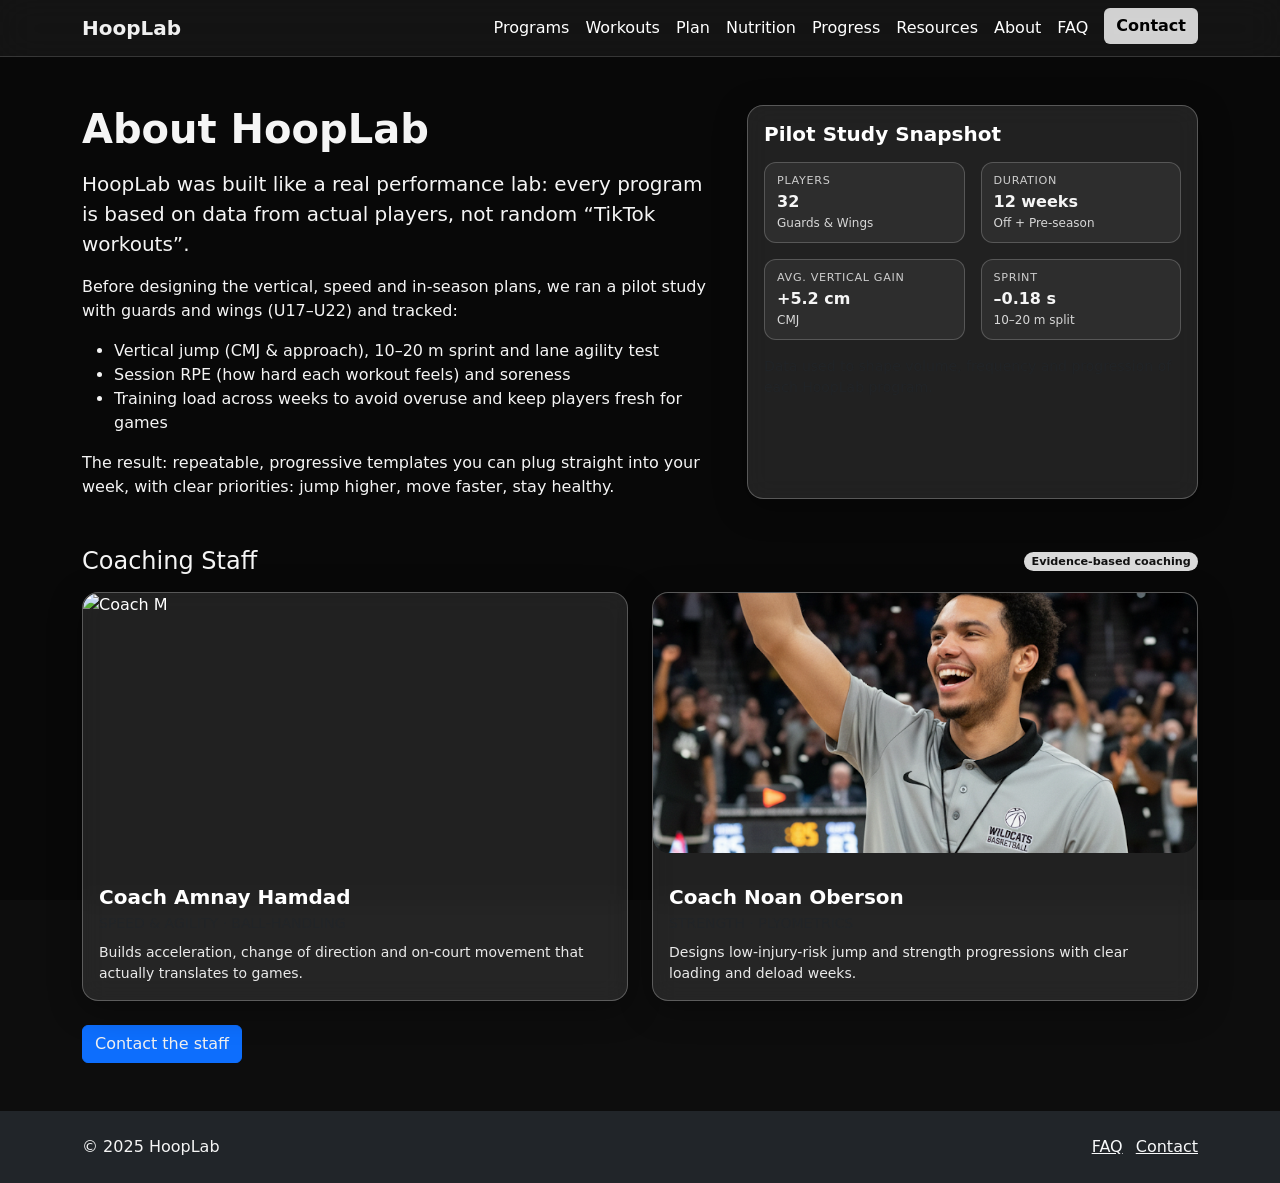
==== about.html @ 363e50d0 "Initial commit" ====
<!DOCTYPE html>
<html lang="en">
<head>
  <meta charset="utf-8">
  <meta name="viewport" content="width=device-width, initial-scale=1">
  <title>HoopLab – About</title>
  <link href="https://cdn.jsdelivr.net/npm/bootstrap@5.3.3/dist/css/bootstrap.min.css" rel="stylesheet">
  <link rel="stylesheet" href="assets/css/style.css">
</head>
<body class="d-flex flex-column min-vh-100 site-video-bg">
  <video class="bg-video" autoplay muted loop playsinline>
    <source src="assets/img/jaredtraining.mp4" type="video/mp4">
  </video>
  <div class="site-dark-overlay"></div>

  <nav class="navbar navbar-expand-lg navbar-dark navbar-transparent fixed-top">
    <div class="container">
      <a class="navbar-brand fw-bold" href="index.html">HoopLab</a>
      <button class="navbar-toggler" type="button" data-bs-toggle="collapse" data-bs-target="#nav" aria-controls="nav" aria-expanded="false" aria-label="Toggle navigation">
        <span class="navbar-toggler-icon"></span>
      </button>
      <div id="nav" class="collapse navbar-collapse">
        <ul class="navbar-nav ms-auto">
          <li class="nav-item"><a href="programs.html" class="nav-link">Programs</a></li>
          <li class="nav-item"><a href="workouts.html" class="nav-link">Workouts</a></li>
          <li class="nav-item"><a href="calendar.html" class="nav-link">Plan</a></li>
          <li class="nav-item"><a href="nutrition.html" class="nav-link">Nutrition</a></li>
          <li class="nav-item"><a href="progress.html" class="nav-link">Progress</a></li>
          <li class="nav-item"><a href="resources.html" class="nav-link">Resources</a></li>
          <li class="nav-item"><a href="about.html" class="nav-link">About</a></li>
          <li class="nav-item"><a href="faq.html" class="nav-link">FAQ</a></li>
          <li class="nav-item ms-lg-2"><a href="contact.html" class="btn btn-primary">Contact</a></li>
        </ul>
      </div>
    </div>
  </nav>

  <main class="flex-grow-1">
    <section class="container py-5 about-section">
      <div class="row mb-5">
        <div class="col-lg-7">
          <h1 class="mb-3">About HoopLab</h1>
          <p class="lead mb-3">
            HoopLab was built like a real performance lab: every program is based on data from actual players,
            not random “TikTok workouts”.
          </p>
          <p>
            Before designing the vertical, speed and in-season plans, we ran a pilot study with guards and wings
            (U17–U22) and tracked:
          </p>
          <ul>
            <li>Vertical jump (CMJ &amp; approach), 10–20 m sprint and lane agility test</li>
            <li>Session RPE (how hard each workout feels) and soreness</li>
            <li>Training load across weeks to avoid overuse and keep players fresh for games</li>
          </ul>
          <p class="mb-0">
            The result: repeatable, progressive templates you can plug straight into your week,
            with clear priorities: jump higher, move faster, stay healthy.
          </p>
        </div>
        <div class="col-lg-5">
          <div class="card study-card h-100">
            <div class="card-body">
              <h5 class="card-title mb-3">Pilot Study Snapshot</h5>
              <div class="row g-3 small">
                <div class="col-6">
                  <div class="about-stat">
                    <span class="about-stat-label">Players</span>
                    <span class="about-stat-value">32</span>
                    <span class="about-stat-sub">Guards &amp; Wings</span>
                  </div>
                </div>
                <div class="col-6">
                  <div class="about-stat">
                    <span class="about-stat-label">Duration</span>
                    <span class="about-stat-value">12 weeks</span>
                    <span class="about-stat-sub">Off + Pre-season</span>
                  </div>
                </div>
                <div class="col-6">
                  <div class="about-stat">
                    <span class="about-stat-label">Avg. Vertical Gain</span>
                    <span class="about-stat-value">+5.2 cm</span>
                    <span class="about-stat-sub">CMJ</span>
                  </div>
                </div>
                <div class="col-6">
                  <div class="about-stat">
                    <span class="about-stat-label">Sprint</span>
                    <span class="about-stat-value">–0.18 s</span>
                    <span class="about-stat-sub">10–20 m split</span>
                  </div>
                </div>
              </div>
              <p class="mt-3 mb-0 small text-muted">
                Data used to shape volume, frequency and progression of each HoopLab program.
              </p>
            </div>
          </div>
        </div>
      </div>

      <div class="d-flex justify-content-between align-items-center mb-3">
        <h2 class="h4 mb-0">Coaching Staff</h2>
        <span class="badge rounded-pill bg-light text-dark about-badge">Evidence-based coaching</span>
      </div>

      <div class="row g-4">
        <div class="col-md-6">
          <div class="card coach-card h-100" role="button" data-bs-toggle="modal" data-bs-target="#coachMModal">
            <div class="coach-photo position-relative mb-3">
              <img src="assets/img/coach-amnay.jpeg" alt="Coach M" class="img-fluid w-100 rounded-4">
              <div class="coach-photo-overlay">
                <span>View profile</span>
              </div>
            </div>
            <div class="card-body">
              <h5 class="card-title mb-1">Coach Amnay Hamdad</h5>
              <p class="small mb-2 text-uppercase text-muted">Speed &amp; Agility · Ball-handling</p>
              <p class="card-text small mb-0">
                Builds acceleration, change of direction and on-court movement that actually translates to games.
              </p>
            </div>
          </div>
        </div>

        <div class="col-md-6">
          <div class="card coach-card h-100" role="button" data-bs-toggle="modal" data-bs-target="#coachRModal">
            <div class="coach-photo position-relative mb-3">
              <img src="assets/img/Coach-Noan.png" alt="Coach R" class="img-fluid w-100 rounded-4">
              <div class="coach-photo-overlay">
                <span>View profile</span>
              </div>
            </div>
            <div class="card-body">
              <h5 class="card-title mb-1">Coach Noan Oberson</h5>
              <p class="small mb-2 text-uppercase text-muted">Strength · Plyometrics</p>
              <p class="card-text small mb-0">
                Designs low-injury-risk jump and strength progressions with clear loading and deload weeks.
              </p>
            </div>
          </div>
        </div>
      </div>

      <a href="contact.html" class="btn btn-primary mt-4">Contact the staff</a>
    </section>
  </main>

  <div class="modal fade" id="coachMModal" tabindex="-1" aria-hidden="true">
    <div class="modal-dialog modal-dialog-centered modal-lg">
      <div class="modal-content glass-modal">
        <div class="modal-header">
          <h5 class="modal-title">Coach Amnay Hamdad – Speed/Agility/Ball Handling</h5>
          <button type="button" class="btn-close btn-close-white" data-bs-dismiss="modal" aria-label="Close"></button>
        </div>
        <div class="modal-body">
          <h6 class="mb-2">Studies &amp; Certifications</h6>
          <ul class="small">
            <li>BSc in Sport Science – focus on biomechanics &amp; sprint mechanics</li>
            <li>Certified Strength &amp; Conditioning Specialist (CSCS)</li>
            <li>EXOS Speed &amp; Agility Certification</li>
          </ul>

          <h6 class="mt-3 mb-2">Coaching Experience</h6>
          <ul class="small">
            <li>Speed coach for U18 &amp; U20 guards in high-performance academies</li>
            <li>Designed acceleration &amp; COD progressions for youth national team camps</li>
            <li>Worked with players returning from ankle &amp; knee sprains to rebuild confidence and movement quality</li>
          </ul>

          <h6 class="mt-3 mb-2">Research &amp; Field Work</h6>
          <ul class="small mb-0">
            <li>Analyzed sprint splits, deceleration metrics and movement efficiency using timing gates and video breakdown</li>
            <li>Contributed data to the HoopLab pilot study to calibrate sprint and agility volumes per week</li>
            <li>Special interest in: “how much speed work is enough” during in-season without killing your legs</li>
          </ul>
        </div>
        <div class="modal-footer">
          <a href="contact.html" class="btn btn-primary">Contact about Speed/Agility/Handling</a>
        </div>
      </div>
    </div>
  </div>

  <div class="modal fade" id="coachRModal" tabindex="-1" aria-hidden="true">
    <div class="modal-dialog modal-dialog-centered modal-lg">
      <div class="modal-content glass-modal">
        <div class="modal-header">
          <h5 class="modal-title">Coach Noan Oberson – Strength &amp; Jump Development</h5>
          <button type="button" class="btn-close btn-close-white" data-bs-dismiss="modal" aria-label="Close"></button>
        </div>
        <div class="modal-body">
          <h6 class="mb-2">Studies &amp; Certifications</h6>
          <ul class="small">
            <li>MSc in Strength &amp; Conditioning – specialization in plyometrics</li>
            <li>FMS Level 1 (movement screening) and sports rehab coursework</li>
            <li>Certified in velocity-based training (VBT) tools and jump profiling</li>
          </ul>

          <h6 class="mt-3 mb-2">Coaching Experience</h6>
          <ul class="small">
            <li>Strength &amp; jump coach for youth and semi-pro basketball clubs</li>
            <li>Built off-season jump programs for wings and bigs focusing on posterior chain strength, landing mechanics and unilateral work</li>
            <li>Supported players through in-season “maintenance” blocks to keep strength and explosiveness without heavy fatigue</li>
          </ul>

          <h6 class="mt-3 mb-2">Scientific &amp; Practical Work</h6>
          <ul class="small mb-0">
            <li>Collected CMJ and approach jump data weekly to track adaptation during the HoopLab prototype cycles</li>
            <li>Worked on jump progressions combining strength, isometrics and low-volume high-intent plyos</li>
            <li>Main interest: helping hoopers jump higher while keeping knees and backs happy long-term</li>
          </ul>
        </div>
        <div class="modal-footer">
          <a href="contact.html" class="btn btn-primary">Contact about Strength/Vertical</a>
        </div>
      </div>
    </div>
  </div>

  <footer class="mt-auto py-4 bg-dark text-white">
    <div class="container d-flex flex-column flex-md-row justify-content-between align-items-center">
      <p class="mb-2 mb-md-0">© 2025 HoopLab</p>
      <ul class="list-inline mb-0">
        <li class="list-inline-item"><a class="link-light" href="faq.html">FAQ</a></li>
        <li class="list-inline-item"><a class="link-light" href="contact.html">Contact</a></li>
      </ul>
    </div>
  </footer>

  <script src="https://cdn.jsdelivr.net/npm/bootstrap@5.3.3/dist/js/bootstrap.bundle.min.js"></script>
  <script src="assets/js/script.js" defer></script>
</body>
</html>
---- assets/css/style.css ----
:root{
  --brand:#0d6efd;
  --accent:#ff7a00;
}

body{ background:#0d0d0d; }

.card-title{ font-weight: 600; }

.list-group .btn-move{ padding: .25rem .5rem; }

.hero-video {
  height: 100vh;
  overflow: hidden;
}

.hero-video-bg {
  position: fixed;
  top: 50%;
  left: 50%;
  min-width: 100%;
  min-height: 130%;
  width: auto;
  height: auto;
  transform: translate(-50%, -50%);
  object-fit: cover;
  z-index: 0;
}

.hero-overlay {
  z-index: 2;
}

.hero-video::after {
  content: "";
  position: fixed;
  top: 0; left: 0;
  width: 100%; height: 100%;
  background: rgba(0,0,0,0.45);
  z-index: 0;
  pointer-events: none;
}

.navbar-transparent {
  background: transparent !important;
  box-shadow: none !important;
  transition: background 0.3s ease;
}

.navbar-transparent .nav-link {
  color: white !important;
  padding: 8px 14px;
  border-radius: 4px;
  transition: 0.25s ease;
  font-weight: 500;
}

.navbar-transparent .nav-link:hover {
  background: white !important;
  color: black !important;
  border-radius: 6px;
}

.navbar-transparent .btn-primary {
  background: white !important;
  color: black !important;
  border: none;
  font-weight: 600;
}

.navbar-transparent .btn-primary:hover {
  background: #f0f0f0 !important;
  color: black !important;
}

/* WORKOUTS PAGE BACKGROUND VIDEO */
.workouts-video-bg {
  position: relative;
  min-height: 100vh;
  width: 100%;
  overflow: hidden;
}

/* Fullscreen background video */
.workouts-video-bg .bg-video {
  position: fixed;
  top: 50%;
  left: 50%;
  width: 100%;
  height: 130%;
  transform: translate(-50%, -50%);
  object-fit:cover;
  z-index: 0;
}

/* Ensure all page content appears ABOVE video */
.workouts-video-bg nav,
.workouts-video-bg main,
.workouts-video-bg footer {
  position: relative;
  z-index: 2;
}

/* Optional dark overlay to improve text readability */
.workouts-video-bg::after {
  content: "";
  position: fixed;
  top: 0; left: 0;
  width: 100%; height: 100%;
  background: rgba(0,0,0,0.45);
  z-index: 1;
}

.workouts-video-bg main {
  padding-top: 90px;
}

.workouts-text-white h1,
.workouts-text-white label {
  color: white !important;
}

.modal-backdrop {
  z-index: 3000 !important;
}

.modal {
  z-index: 3001 !important;
}

/* ===== GLOBAL background video & overlay (clean layering) ===== */
.site-video-bg {
  position: relative;
  overflow: hidden;
  color: #f5f5f5;
}

/* Video at the very back */
.site-video-bg .bg-video {
  position: fixed;
  top: 50%;
  left: 50%;
  min-width: 100%;
  min-height: 130%;
  transform: translate(-50%, -50%);
  object-fit: cover;
  z-index: -2 !important;
}

/* Dark overlay ABOVE video but BELOW everything else */
.site-video-bg .site-dark-overlay {
  position: fixed;
  top: 0;
  left: 0;
  width: 100vw;
  height: 100vh;
  background: rgba(0,0,0,0.4);
  z-index: 0 !important;
  pointer-events: none;
}

/* Normal page content sits above overlay */
.site-video-bg nav,
.site-video-bg main,
.site-video-bg footer {
  position: relative;
  z-index: 1 !important;
}

/* Text elements on dark background */
.site-video-bg h1,
.site-video-bg h2,
.site-video-bg h3,
.site-video-bg h4,
.site-video-bg h5,
.site-video-bg h6,
.site-video-bg p,
.site-video-bg label,
.site-video-bg span,
.site-video-bg li,
.site-video-bg small {
  color: #f5f5f5;
}

/* Links */
.site-video-bg a {
  color: #f0f0f0;
}

.site-video-bg a:hover {
  color: #ffffff;
}

/* Fix Bootstrap components that default to white background */
.site-video-bg .list-group-item,
.programs-page .list-group-item,
.calendar-page .list-group-item {
  background: rgba(0,0,0,0.65) !important;
  color: #ffffff !important;
  border-color: rgba(255,255,255,0.25) !important;
}

.site-video-bg .table {
  color: #f5f5f5;
  background: rgba(0,0,0,0.6);
}

.site-video-bg .table th,
.site-video-bg .table td {
  border-color: rgba(255,255,255,0.25);
}

/* ====== GLOBAL GLASS EFFECT FOR CARDS ====== */
.site-video-bg .card {
  background: rgba(255, 255, 255, 0.10) !important; /* transparent white */
  border: 1px solid rgba(255, 255, 255, 0.25) !important;
  backdrop-filter: blur(12px) saturate(160%) !important;
  -webkit-backdrop-filter: blur(12px) saturate(160%) !important;
  border-radius: 16px !important;
  color: white !important;
  box-shadow: 0 8px 32px rgba(0, 0, 0, 0.35);
}

/* Card titles */
.site-video-bg .card-title {
  font-weight: 700;
  color: white !important;
}

/* Text inside cards */
.site-video-bg .card-text {
  color: rgba(255, 255, 255, 0.9) !important;
}

/* ====== GLASS EFFECT FOR FORMS ====== */
.site-video-bg .form-control,
.site-video-bg .form-select {
  background: rgba(255, 255, 255, 0.08) !important;
  border: 1px solid rgba(255, 255, 255, 0.25) !important;
  backdrop-filter: blur(10px) !important;
  -webkit-backdrop-filter: blur(10px) !important;
  color: white !important;
  border-radius: 12px !important;
}

.site-video-bg .form-control::placeholder {
  color: rgba(255,255,255,0.7) !important;
}

/* ====== GLASS EFFECT FILTER PANEL (Drill Library search area) ====== */
.workouts-text-white .row.g-3 {
  background: rgba(255, 255, 255, 0.07) !important;
  border: 1px solid rgba(255, 255, 255, 0.2) !important;
  backdrop-filter: blur(18px) !important;
  -webkit-backdrop-filter: blur(18px) !important;
  padding: 20px;
  border-radius: 18px;
  box-shadow: 0 4px 25px rgba(0, 0, 0, 0.4);
}

/* ====== GLASS NAVBAR (TRANSPARENT) ====== */
.navbar-transparent {
  background: rgba(255, 255, 255, 0.05) !important;
  backdrop-filter: blur(18px) !important;
  -webkit-backdrop-filter: blur(18px) !important;
  border-bottom: 1px solid rgba(255, 255, 255, 0.15) !important;
  z-index: 2000 !important;
}

/* Nav links */
.navbar-transparent .nav-link {
  color: white !important;
  font-weight: 500;
  transition: 0.25s ease;
}

/* Hover → white button effect */
.navbar-transparent .nav-link:hover {
  background: rgba(255,255,255,0.25) !important;
  backdrop-filter: blur(10px) !important;
  -webkit-backdrop-filter: blur(10px) !important;
  color: black !important;
}

/* Join button */
.navbar-transparent .btn-primary {
  background: rgba(255,255,255,0.8) !important;
  backdrop-filter: blur(6px);
  color: black !important;
  border: none !important;
}

.navbar-transparent .btn-primary:hover {
  background: rgba(255,255,255,1) !important;
  color: black !important;
}

/* Mobile hamburger (toggler) icon always white */
.navbar-transparent .navbar-toggler {
  border-color: rgba(255,255,255,0.7);
}

.navbar-transparent .navbar-toggler-icon {
  filter: invert(1); /* makes icon white */
}

/* ==========================
   GLASS DRILL CARDS
   ========================== */
#drill-grid .card {
  background: rgba(255, 255, 255, 0.10) !important;
  border: 1px solid rgba(255, 255, 255, 0.25) !important;
  backdrop-filter: blur(14px) saturate(160%) !important;
  -webkit-backdrop-filter: blur(14px) saturate(160%) !important;
  color: white !important;
  border-radius: 18px !important;
  box-shadow: 0 8px 32px rgba(0, 0, 0, 0.35);
  transition: 0.35s ease;
}

/* Card Hover Glow */
#drill-grid .card:hover {
  background: rgba(255, 255, 255, 0.18) !important;
  transform: translateY(-6px);
  box-shadow: 0 12px 45px rgba(0, 0, 0, 0.55);
}

/* Drill Titles */
#drill-grid .card-title {
  color: white !important;
  font-weight: 700 !important;
}

/* Drill text */
#drill-grid .card-text {
  color: rgba(255,255,255,0.85) !important;
}

/* Badge (difficulty) */
#drill-grid .badge {
  backdrop-filter: blur(4px) !important;
  -webkit-backdrop-filter: blur(4px) !important;
  border: 1px solid rgba(255, 255, 255, 0.25);
}

/* Drill buttons */
#drill-grid .btn {
  backdrop-filter: blur(10px) !important;
  -webkit-backdrop-filter: blur(10px) !important;
  color: white !important;
  border-radius: 10px !important;
  border: 1px solid rgba(255,255,255,0.4) !important;
}

/* Hover effects for buttons */
#drill-grid .btn:hover {
  background: rgba(255,255,255,0.2) !important;
  color: black !important;
}

/* Style the tabs container */
.nav-tabs {
  border-bottom: 1px solid rgba(255,255,255,0.2) !important;
  justify-content: center;
  gap: 20px;
}

/* Base style for each tab button */
.nav-tabs .nav-link {
  color: white !important;
  background: rgba(255,255,255,0.05) !important;
  border: 1px solid rgba(255,255,255,0.2) !important;
  padding: 10px 24px;
  border-radius: 14px !important;
  backdrop-filter: blur(12px) saturate(180%) !important;
  -webkit-backdrop-filter: blur(12px) saturate(180%) !important;
  transition: 0.25s ease;
  font-weight: 600;
}

/* Hover effect */
.nav-tabs .nav-link:hover {
  background: rgba(255,255,255,0.15) !important;
  transform: translateY(-2px);
  box-shadow: 0 8px 25px rgba(0,0,0,0.3);
}

/* Active tab (selected) */
.nav-tabs .nav-link.active {
  background: rgba(255,255,255,0.25) !important;
  border: 1px solid rgba(255,255,255,0.35) !important;
  color: white !important;
  box-shadow: 0 10px 32px rgba(0,0,0,0.4);
  transform: translateY(-2px);
}

/* Animated underline (smooth) */
.nav-tabs .nav-link.active::after {
  content: "";
  display: block;
  height: 3px;
  width: 60%;
  margin: 6px auto 0;
  background: var(--brand);
  border-radius: 6px;
  animation: tab-slide-in 0.35s ease forwards;
}

@keyframes tab-slide-in {
  from { width: 0%; }
  to { width: 60%; }
}

/* ===== WEEKLY PLANNER DRILL ITEMS (GLASS STYLE) ===== */
.plan-drill {
  background: rgba(255,255,255,0.10);
  border: 1px solid rgba(255,255,255,0.25);
  backdrop-filter: blur(12px);
  -webkit-backdrop-filter: blur(12px);
  color: white;
  padding: 10px 14px;
  margin-bottom: 10px;
  border-radius: 14px;
  cursor: grab;
  display: flex;
  justify-content: space-between;
  align-items: center;
  transition: 0.25s ease;
}

/* Hover effect */
.plan-drill:hover {
  background: rgba(255,255,255,0.18);
  transform: translateY(-2px);
}

/* Icons inside drills */
.plan-drill .move-btn {
  cursor: pointer;
  font-size: 18px;
  opacity: 0.8;
  transition: 0.2s;
}

.plan-drill .move-btn:hover {
  opacity: 1;
}

/* When a drill is marked as done */
.plan-drill-done {
  opacity: 0.55;
  text-decoration: line-through;
}

/* Drops zones */
.day-column {
  min-height: 200px;
  padding: 10px;
  border-radius: 10px;
  background: rgba(255,255,255,0.05);
  border: 1px solid rgba(255,255,255,0.1);
}

.day-column.drag-over {
  background: rgba(255,255,255,0.18) !important;
  border-color: rgba(255,255,255,0.45);
}

/* DAY COLUMNS WITH GLASS EFFECT */
.glass-day {
  background: rgba(255,255,255,0.07);
  border: 1px solid rgba(255,255,255,0.2);
  border-radius: 16px;
  padding: 15px;
  backdrop-filter: blur(16px) saturate(160%) !important;
  -webkit-backdrop-filter: blur(16px) saturate(160%) !important;
  min-height: 250px;
}

/* --- Hard-set global layering --- */

/* video at the very back */
.site-video-bg .bg-video {
  z-index: -2 !important;
}

/* dark overlay above video, still behind content + modal */
.site-video-bg .site-dark-overlay {
  z-index: 0 !important;
}

/* normal page content above overlay */
.site-video-bg nav,
.site-video-bg main,
.site-video-bg footer {
  position: relative;
  z-index: 1 !important;
}

/* modal + backdrop way above everything */
.modal-backdrop {
  z-index: 3000 !important;
}

.modal {
  z-index: 3001 !important;
}

/* --- Dark glass modal so text is visible --- */
.modal-content {
  background: rgba(0,0,0,0.85) !important;
  color: #ffffff !important;
  border-radius: 16px;
  border: 1px solid rgba(255,255,255,0.25);
  backdrop-filter: blur(18px);
  -webkit-backdrop-filter: blur(18px);
}

.modal-header,
.modal-footer {
  border-color: rgba(255,255,255,0.2) !important;
}

.modal-title {
  color: #ffffff !important;
}

/* Make the grey helper text actually visible on dark bg */
.modal-body .text-muted {
  color: rgba(255,255,255,0.7) !important;
}

/* Buttons inside modal */
.modal-footer .btn-primary {
  background: rgba(255,255,255,0.9) !important;
  color: #000 !important;
  border: none !important;
}

.modal-footer .btn-outline-secondary {
  color: #ffffff !important;
  border-color: rgba(255,255,255,0.6) !important;
}

.modal-footer .btn-outline-secondary:hover {
  background: rgba(255,255,255,0.15) !important;
}

/* =============================================
   PROGRAMS PAGE CUSTOM VIDEO BACKGROUND
   ============================================= */
.programs-video-bg {
  position: relative;
  overflow: hidden;
}

/* Background video */
.programs-video-bg .programs-video {
  position: fixed;
  top: 50%;
  left: 50%;
  min-width: 100%;
  min-height: 130%;
  transform: translate(-50%, -50%);
  object-fit: cover;
  z-index: -2;
}

/* Dark overlay for readability */
.programs-video-bg::before {
  content: "";
  position: fixed;
  top: 0; left: 0;
  width: 100%; height: 100%;
  background: rgba(0,0,0,0.45);
  z-index: -1;
}

/* Actual page content above */
.programs-video-bg nav,
.programs-video-bg main,
.programs-video-bg footer {
  position: relative;
  z-index: 1;
}

/* ===========================================
   PROGRAMS PAGE (programs.html) – ISOLATED
   =========================================== */

.programs-page {
  position: relative;
  background: #000;
  color: #fff;
  overflow: hidden;
}

/* Background video for programs page */
.programs-bg-video {
  position: fixed;
  top: 50%;
  left: 50%;
  min-width: 100%;
  min-height: 130%;
  transform: translate(-50%, -50%);
  object-fit: cover;
  z-index: -2;
}

/* Soft dark overlay using gradient (no extra div in HTML) */
.programs-page::before {
  content: "";
  position: fixed;
  top: 0; left: 0;
  width: 100%; height: 100%;
  background: radial-gradient(circle at top, rgba(0,0,0,0.5), rgba(0,0,0,0.9));
  z-index: -1;
}

/* Content above background */
.programs-page nav,
.programs-page main,
.programs-page footer {
  position: relative;
  z-index: 1;
}

/* Make headings + cards readable */
.programs-content h1 {
  color: #ffffff;
}

.programs-content .text-muted {
  color: rgba(255,255,255,0.7) !important;
}

/* Glass cards for programs */
.programs-card {
  background: rgba(255,255,255,0.10);
  border-radius: 18px;
  border: 1px solid rgba(255,255,255,0.25);
  backdrop-filter: blur(16px) saturate(160%);
  -webkit-backdrop-filter: blur(16px) saturate(160%);
  color: #ffffff;
  box-shadow: 0 8px 32px rgba(0,0,0,0.4);
  transition: 0.3s ease;
}

.programs-card:hover {
  transform: translateY(-5px);
  background: rgba(255,255,255,0.18);
  box-shadow: 0 12px 45px rgba(0,0,0,0.6);
}

/* Modal: dark glass */
.programs-modal {
  background: rgba(0,0,0,0.92) !important;
  color: #ffffff !important;
  border-radius: 18px;
  border: 1px solid rgba(255,255,255,0.25);
  backdrop-filter: blur(20px);
  -webkit-backdrop-filter: blur(20px);
}

.programs-modal .modal-header,
.programs-modal .modal-footer {
  border-color: rgba(255,255,255,0.2) !important;
}

.programs-modal .modal-title {
  color: #ffffff !important;
}

.programs-modal .text-muted {
  color: rgba(255,255,255,0.7) !important;
}

/* ===========================================
   CALENDAR PAGE (calendar.html) – ISOLATED
   =========================================== */

.calendar-page {
  position: relative;
  background: #000;
  color: #fff;
  overflow: hidden;
}

/* Background video for calendar page */
.calendar-bg-video {
  position: fixed;
  top: 50%;
  left: 50%;
  min-width: 100%;
  min-height: 130%;
  transform: translate(-50%, -50%);
  object-fit: cover;
  z-index: -2;
}

/* Soft dark overlay using pseudo-element */
.calendar-page::before {
  content: "";
  position: fixed;
  top: 0; left: 0;
  width: 100%; height: 100%;
  background: radial-gradient(circle at top, rgba(0,0,0,0.5), rgba(0,0,0,0.92));
  z-index: -1;
}

/* Ensure content is above bg */
.calendar-page nav,
.calendar-page main,
.calendar-page footer {
  position: relative;
  z-index: 1;
}

/* Heading + text */
.calendar-content h1 {
  color: #ffffff;
}

.calendar-content .text-muted {
  color: rgba(255,255,255,0.7) !important;
}

/* Glass cards in template tab */
.calendar-card {
  background: rgba(255,255,255,0.10);
  border-radius: 18px;
  border: 1px solid rgba(255,255,255,0.25);
  backdrop-filter: blur(16px) saturate(160%);
  -webkit-backdrop-filter: blur(16px) saturate(160%);
  color: #ffffff;
  box-shadow: 0 8px 32px rgba(0,0,0,0.4);
}

/* My Week – day columns */
.calendar-day-wrapper {
  background: rgba(255,255,255,0.07);
  border-radius: 18px;
  border: 1px solid rgba(255,255,255,0.25);
  backdrop-filter: blur(18px) saturate(170%);
  -webkit-backdrop-filter: blur(18px) saturate(170%);
  padding: 12px 12px 8px;
  box-shadow: 0 8px 32px rgba(0,0,0,0.4);
}

.cal-day-title {
  font-weight: 600;
  margin-bottom: 8px;
}

/* Drop zone for drills */
.cal-day {
  min-height: 160px;
  padding: 6px;
  border-radius: 12px;
  background: rgba(0,0,0,0.35);
  border: 1px dashed rgba(255,255,255,0.25);
}

/* Highlight when dragging over a day */
.cal-day-over {
  background: rgba(255,255,255,0.15) !important;
  border-color: rgba(255,255,255,0.7) !important;
}

/* List inside each day */
.cal-list {
  list-style: none;
  padding-left: 0;
  margin: 0;
}

/* Individual drill item */
.cal-drill {
  background: rgba(255,255,255,0.12);
  border-radius: 12px;
  border: 1px solid rgba(255,255,255,0.30);
  padding: 8px 10px;
  margin-bottom: 8px;
  display: flex;
  justify-content: space-between;
  align-items: center;
  cursor: grab;
  transition: 0.2s ease;
}

.cal-drill:hover {
  background: rgba(255,255,255,0.20);
  transform: translateY(-2px);
}

.cal-drill.dragging {
  opacity: 0.4;
}

/* Visible "handle" on the right of each drill */
.cal-drill-handle {
  font-size: 18px;
  opacity: 0.8;
}

/* =====================
   ABOUT / COACHES PAGE
   ===================== */

.about-section h1 {
  font-weight: 700;
}

.study-card {
  background: rgba(255,255,255,0.10) !important;
  border-radius: 18px !important;
}

.about-stat {
  display: flex;
  flex-direction: column;
  padding: 10px 12px;
  border-radius: 12px;
  background: rgba(255,255,255,0.06);
  border: 1px solid rgba(255,255,255,0.20);
}

.about-stat-label {
  font-size: 0.7rem;
  text-transform: uppercase;
  letter-spacing: 0.06em;
  opacity: 0.8;
}

.about-stat-value {
  font-size: 1rem;
  font-weight: 700;
}

.about-stat-sub {
  font-size: 0.75rem;
  opacity: 0.85;
}

.about-badge {
  background: rgba(255,255,255,0.85) !important;
  color: #111 !important;
  font-size: 0.7rem;
}

/* Coach cards */
.coach-card {
  cursor: pointer;
  transition: transform 0.35s ease, box-shadow 0.35s ease, background 0.35s ease;
  border-radius: 20px !important;
  overflow: hidden;
}

.coach-card:hover {
  transform: translateY(-6px);
  box-shadow: 0 14px 40px rgba(0,0,0,0.55);
  background: rgba(255,255,255,0.16) !important;
}

/* Coach photo + overlay */
.coach-photo img {
  display: block;
  width: 100%;
  height: 260px;
  object-fit: cover;
  border-radius: 18px;
  transition: transform 0.4s ease, filter 0.4s ease;
}

.coach-card:hover .coach-photo img {
  transform: scale(1.06);
  filter: brightness(1.08);
}

.coach-photo-overlay {
  position: absolute;
  inset: 0;
  border-radius: 18px;
  background: linear-gradient(
    135deg,
    rgba(13,110,253,0.15),
    rgba(255,122,0,0.15)
  );
  display: flex;
  align-items: flex-end;
  justify-content: flex-start;
  padding: 14px 16px;
  opacity: 0;
  transition: opacity 0.35s ease;
}

.coach-photo-overlay span {
  font-size: 0.8rem;
  text-transform: uppercase;
  letter-spacing: 0.08em;
  background: rgba(0,0,0,0.55);
  padding: 6px 10px;
  border-radius: 999px;
}

/* Show overlay on hover */
.coach-card:hover .coach-photo-overlay {
  opacity: 1;
}

/* Modal glass style for coaches */
.glass-modal {
  background: rgba(15, 15, 20, 0.92) !important;
  border-radius: 18px !important;
  border: 1px solid rgba(255,255,255,0.25) !important;
  backdrop-filter: blur(22px) saturate(180%) !important;
  -webkit-backdrop-filter: blur(22px) saturate(180%) !important;
  color: white !important;
}

.glass-modal .modal-header {
  border-bottom: 1px solid rgba(255,255,255,0.1);
}

.glass-modal .modal-footer {
  border-top: 1px solid rgba(255,255,255,0.1);
}

.glass-modal .btn-close {
  filter: invert(1);
}

body, html {
  height: auto !important;
  overflow-y: auto !important;
}

.site-video-bg {
  overflow: visible !important;
}

main {
  position: relative;
  z-index: 2;
  overflow: visible !important;
}

/* =====================
   FAQ PAGE
   ===================== */

.faq-section h1 {
  font-weight: 700;
}

.faq-accordion .accordion-item {
  background: rgba(255,255,255,0.08) !important;
  border-radius: 18px !important;
  margin-bottom: 12px;
  border: 1px solid rgba(255,255,255,0.20) !important;
  overflow: hidden;
  backdrop-filter: blur(18px) saturate(170%) !important;
  -webkit-backdrop-filter: blur(18px) saturate(170%) !important;
  box-shadow: 0 10px 30px rgba(0,0,0,0.45);
}

.faq-accordion .accordion-item:last-of-type {
  margin-bottom: 0;
}

.faq-accordion .accordion-button {
  background: transparent !important;
  color: #ffffff !important;
  font-weight: 600;
  padding: 14px 18px;
  border: none;
  box-shadow: none !important;
}

.faq-accordion .accordion-button::after {
  filter: invert(1);
}

.faq-accordion .accordion-button:not(.collapsed) {
  background: rgba(255,255,255,0.16) !important;
}

.faq-accordion .accordion-body {
  font-size: 0.95rem;
  color: rgba(255,255,255,0.9) !important;
}

.faq-accordion .accordion-body p {
  margin-bottom: 0.6rem;
}

.faq-contact-btn {
  padding-inline: 2.4rem;
  border-radius: 999px;
  font-weight: 600;
}

/* =====================
   HOME / INDEX PAGE
   ===================== */

.hero-home {
  padding-top: 120px;
  padding-bottom: 60px;
}

.hero-eyebrow {
  font-size: 0.8rem;
  text-transform: uppercase;
  letter-spacing: 0.12em;
  opacity: 0.85;
}

.hero-home h1 {
  text-shadow: 0 8px 24px rgba(0,0,0,0.6);
}

.hero-kpi-row {
  gap: 0.75rem;
}

.hero-kpi-card {
  padding: 10px 14px;
  border-radius: 999px;
  background: rgba(0,0,0,0.35);
  border: 1px solid rgba(255,255,255,0.22);
  font-size: 0.8rem;
}

.hero-kpi-label {
  display: block;
  opacity: 0.75;
  text-transform: uppercase;
  letter-spacing: 0.09em;
  font-size: 0.7rem;
}

.hero-kpi-value {
  font-weight: 600;
  font-size: 0.85rem;
}

.hero-side-card {
  background: rgba(255,255,255,0.10) !important;
  border-radius: 20px !important;
}

/* Section titles */
.section-title {
  font-weight: 700;
}

.section-subtitle {
  font-size: 0.9rem;
  opacity: 0.85;
}

/* Program cards */
.program-card .program-badge {
  background: rgba(255,255,255,0.25);
  color: #111;
  font-size: 0.7rem;
  text-transform: uppercase;
  letter-spacing: 0.08em;
}

/* Drill preview */
.drill-preview-card {
  overflow: hidden;
}

.drill-preview-img {
  height: 190px;
  object-fit: cover;
  border-bottom: 1px solid rgba(255,255,255,0.25);
}

/* Planner CTA */
.planner-cta-card {
  background: rgba(255,255,255,0.10) !important;
  border-radius: 18px !important;
}

/* Protein referral block */
.protein-referral-card {
  display: block;
  max-width: 360px;
  width: 100%;
}

/* Glass style */
.glass-ref-card {
  background: rgba(255, 255, 255, 0.10);
  border: 1px solid rgba(255, 255, 255, 0.25);
  backdrop-filter: blur(14px) saturate(160%);
  -webkit-backdrop-filter: blur(14px) saturate(160%);
  border-radius: 18px;
  color: white !important;
  box-shadow: 0 8px 32px rgba(0, 0, 0, 0.35);
  transition: 0.3s ease;
  cursor: pointer;
}

.glass-ref-card:hover {
  background: rgba(255, 255, 255, 0.18);
  transform: translateY(-6px);
  box-shadow: 0 12px 45px rgba(0,0,0,0.55);
}

/* =============================
   PROTEIN IMAGE (HOVER SWAP)
   ============================= */
.protein-big-card {
  background: rgba(255,255,255,0.08);
  border: 1px solid rgba(255,255,255,0.25);
  backdrop-filter: blur(12px);
  border-radius: 18px;
  overflow: hidden;
  max-width: 500px;
  margin: 0 auto;
  margin-top: 50px;
  transition: transform 0.3s ease;
}

.protein-big-card:hover {
  transform: translateY(-5px);
}

.protein-link {
  text-decoration: none;
  color: inherit;
  display: block;
}

/* Image wrapper = keeps proportions, NEVER crops */
.protein-img-wrapper {
  width: 100%;
  background: black; /* so image edges look clean */
  border-radius: 14px 14px 0 0;
}

/* Actual image — shows FULL image always */
.protein-img {
  width: 100%;
  height: 100%;
  object-fit: contain;
  transition: opacity 0.25s ease;
  display: block;
}

/* Hover switching effect */
.protein-big-card:hover .protein-img {
  opacity: 0;
}

.protein-big-card:hover .protein-img-wrapper {
  background-image: url('../img/protein1.avif');
  background-size: contain;
  background-position: center;
  background-repeat: no-repeat;
}

/* ===== Resources hover effect ===== */
.resource-card {
  cursor: pointer;
  transition: transform 0.2s ease, box-shadow 0.2s ease, border-color 0.2s ease;
  border: 1px solid rgba(255, 255, 255, 0.08);
  background-color: rgba(0, 0, 0, 0.75);
}

.resource-card:hover {
  transform: translateY(-4px) scale(1.02);
  box-shadow: 0 1rem 2rem rgba(0, 0, 0, 0.8);
  border-color: #0d6efd; /* Bootstrap primary */
}

/* ===== Quiz steps (global) ===== */
.quiz-step {
  display: none;
}

.quiz-step.active {
  display: block;
}
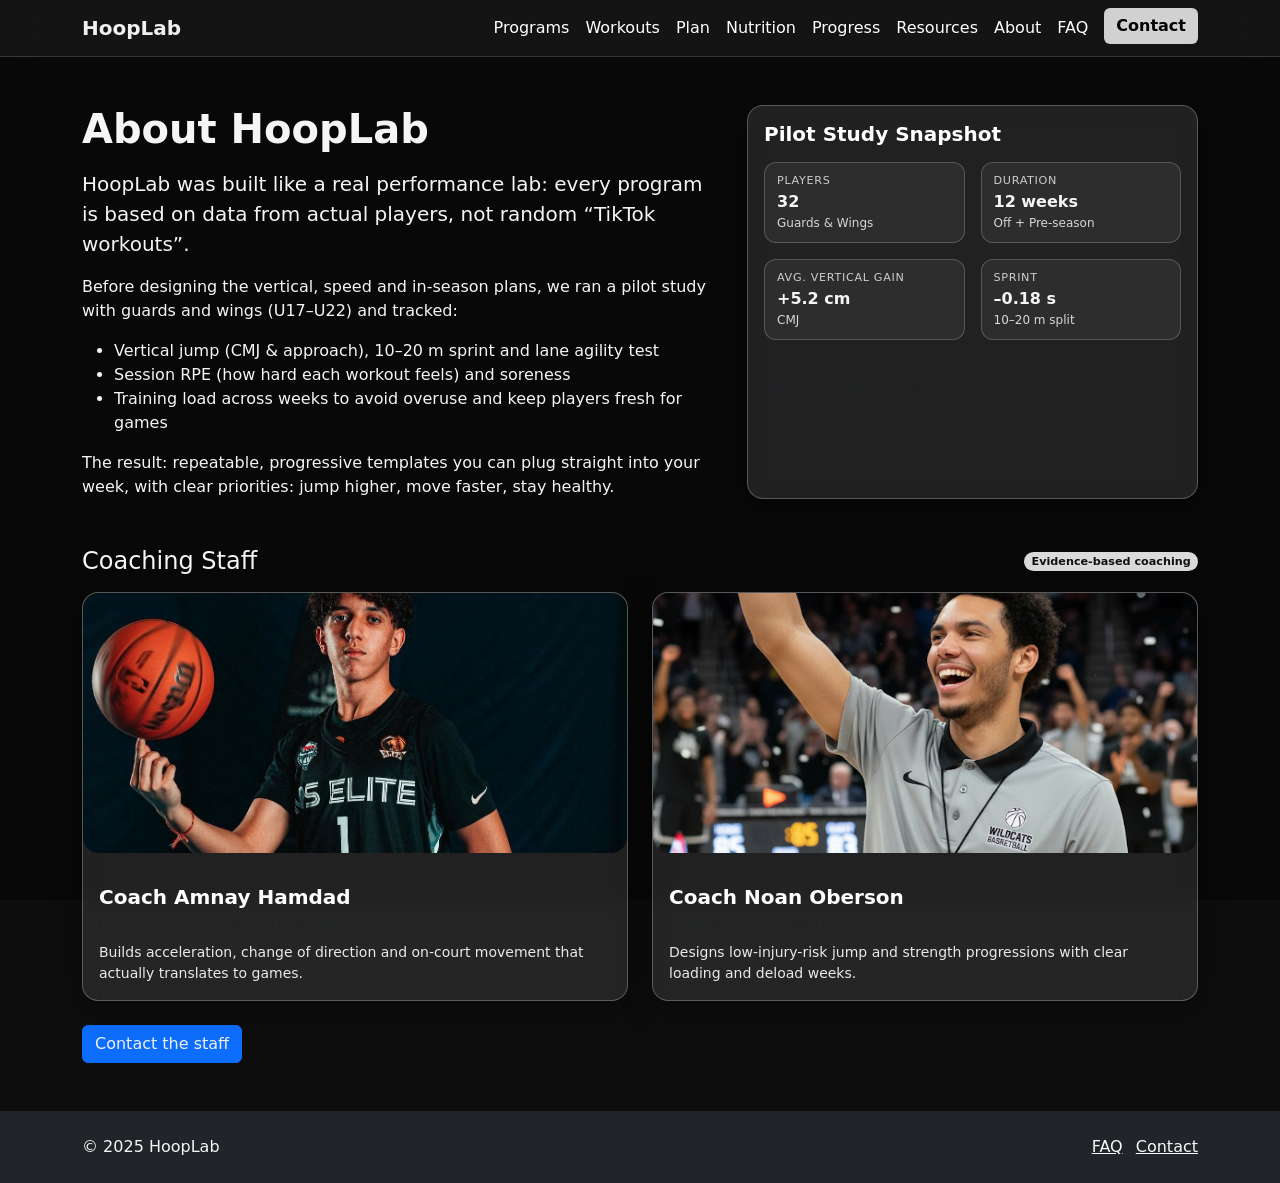
==== commit 52e56791: "Fix image paths" ====
--- a/about.html
+++ b/about.html
@@ -109,7 +109,7 @@
         <div class="col-md-6">
           <div class="card coach-card h-100" role="button" data-bs-toggle="modal" data-bs-target="#coachMModal">
             <div class="coach-photo position-relative mb-3">
-              <img src="assets/img/coach-amnay.jpeg" alt="Coach M" class="img-fluid w-100 rounded-4">
+              <img src="assets/img/Coach-Amnay.jpeg" alt="Coach M" class="img-fluid w-100 rounded-4">
               <div class="coach-photo-overlay">
                 <span>View profile</span>
               </div>
